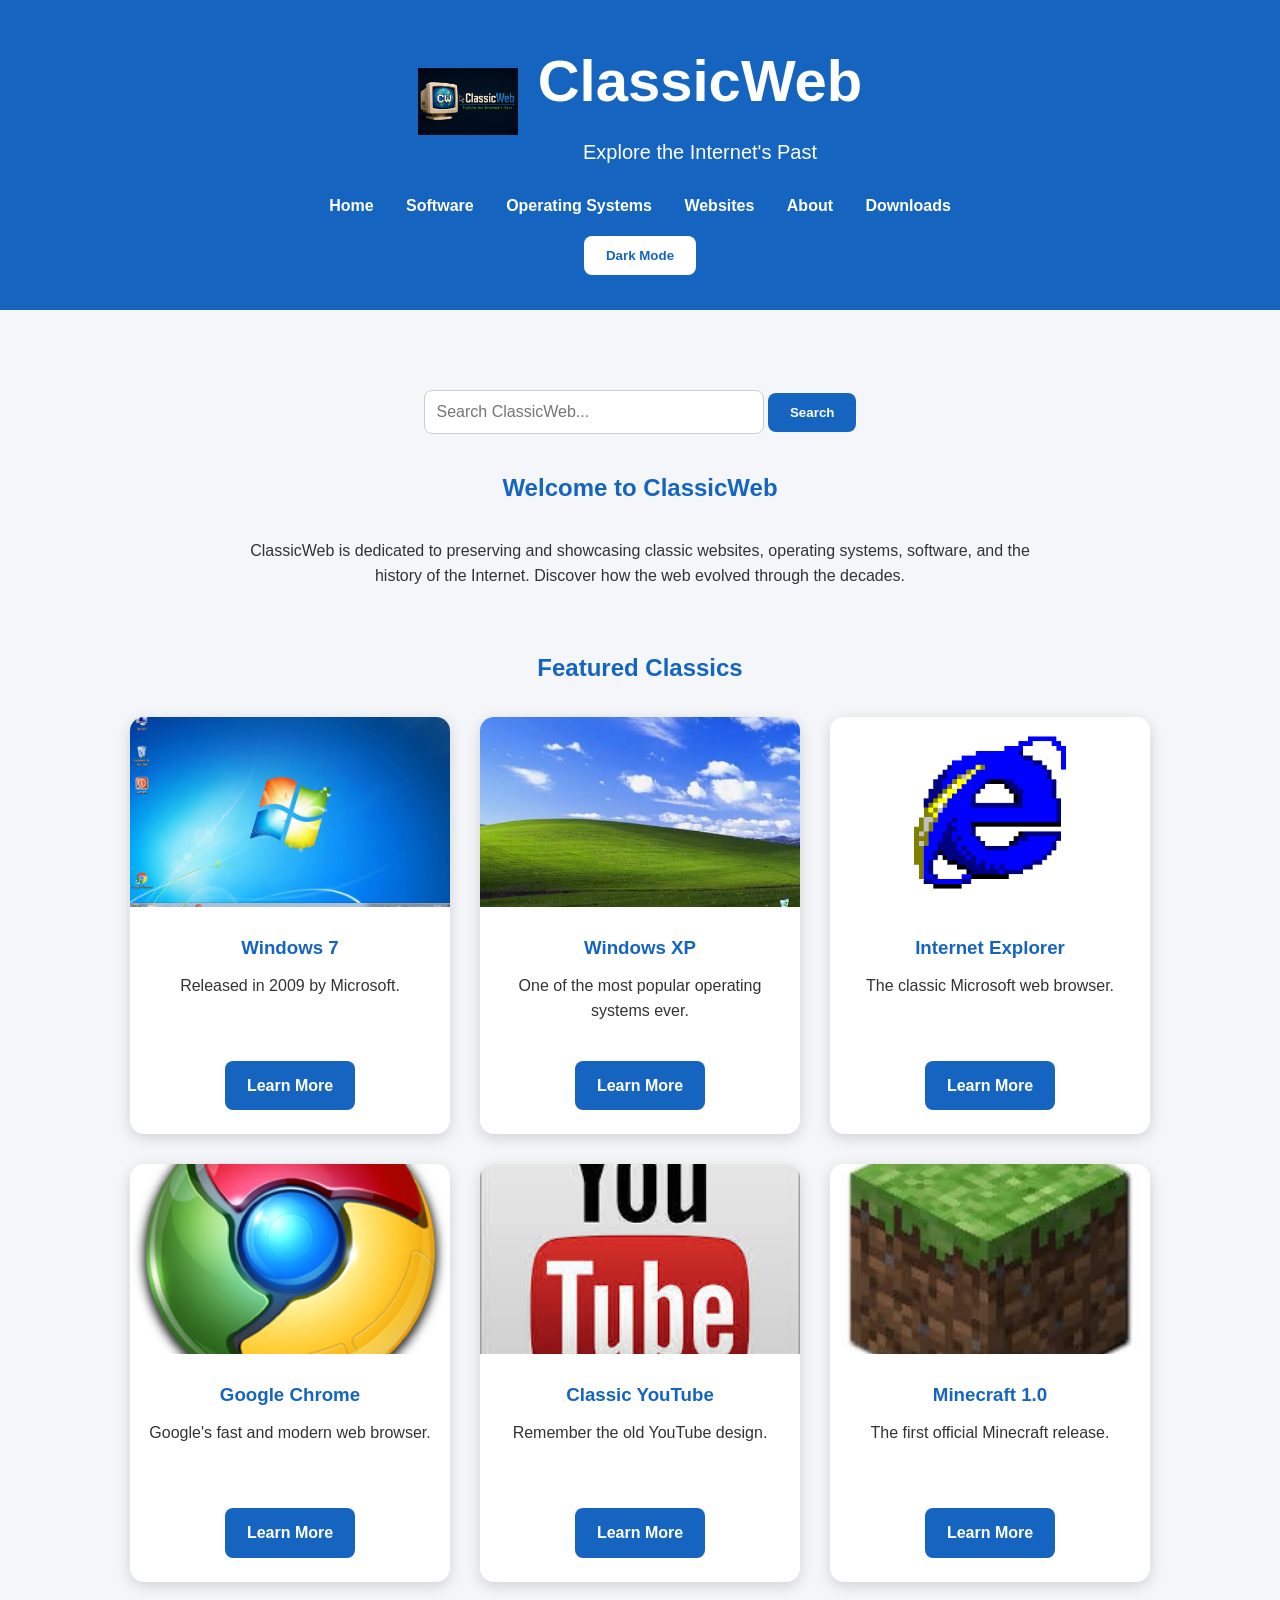
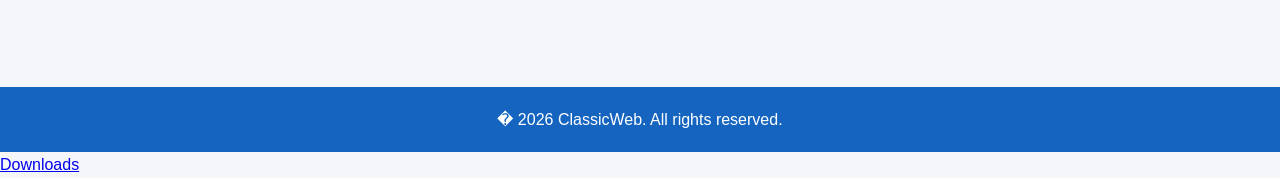
==== index.html @ 320e1880 "Add files via upload" ====
<!DOCTYPE html>
<html lang="en">
<head>
<meta charset="UTF-8">
<meta name="viewport" content="width=device-width, initial-scale=1.0">
<title>ClassicWeb</title>

<link rel="stylesheet" href="css/style.css">
</head>

<body>

<header>

<div class="logo-header">

<img src="images/logo.png" alt="ClassicWeb Logo">

<div>
<h1>ClassicWeb</h1>
<p>Explore the Internet's Past</p>
</div>

</div>

<nav>
<a href="index.html">Home</a>
<a href="software.html">Software</a>
<a href="operating-systems.html">Operating Systems</a>
<a href="websites.html">Websites</a>
<a href="about.html">About</a>
<a href="downloads.html">Downloads</a>
</nav>

<button id="darkModeBtn" onclick="toggleDarkMode()">
Dark Mode
</button>

</header>

<main>

<div class="search-box">
<input type="text" id="searchInput" placeholder="Search ClassicWeb...">
<button onclick="searchSite()">Search</button>
</div>

<h2>Welcome to ClassicWeb</h2>

<p style="text-align:center;max-width:800px;margin:auto;">
ClassicWeb is dedicated to preserving and showcasing classic websites,
operating systems, software, and the history of the Internet.
Discover how the web evolved through the decades.
</p>

<h2 id="featured" style="margin-top:60px;">
Featured Classics
</h2>

<div class="cards">

<div class="card">
<img src="images/windows7.png" alt="Windows 7">
<h3>Windows 7</h3>
<p>Released in 2009 by Microsoft.</p>
<a class="button" href="windows7.html">Learn More</a>
</div>

<div class="card">
<img src="images/windowsxp.png" alt="Windows XP">
<h3>Windows XP</h3>
<p>One of the most popular operating systems ever.</p>
<a class="button" href="windowsxp.html">Learn More</a>
</div>

<div class="card">
<img src="images/ie.png" alt="Internet Explorer">
<h3>Internet Explorer</h3>
<p>The classic Microsoft web browser.</p>
<a class="button" href="internet-explorer.html">Learn More</a>
</div>

<div class="card">
<img src="images/chrome.png" alt="Google Chrome">
<h3>Google Chrome</h3>
<p>Google's fast and modern web browser.</p>
<a class="button" href="chrome.html">Learn More</a>
</div>

<div class="card">
<img src="images/youtube.png" alt="Classic YouTube">
<h3>Classic YouTube</h3>
<p>Remember the old YouTube design.</p>
<a class="button" href="youtube.html">Learn More</a>
</div>

<div class="card">
<img src="images/minecraft.png" alt="Minecraft 1.0">
<h3>Minecraft 1.0</h3>
<p>The first official Minecraft release.</p>
<a class="button" href="minecraft.html">Learn More</a>
</div>

</div>

</main>

<footer>
� 2026 ClassicWeb. All rights reserved.
</footer>

<script src="js/script.js"></script>

</body>
</html>
<a href="downloads.html">Downloads</a>
---- css/style.css ----
/* ClassicWeb v3.0
   Professional stylesheet
   Generated for ClassicWeb
*/

*{margin:0;padding:0;box-sizing:border-box}
html{scroll-behavior:smooth}
body{
font-family:Arial,Helvetica,sans-serif;
background:#f4f6f9;
color:#333;
line-height:1.6;
transition:background .3s,color .3s;
}
header{background:#1565c0;color:#fff;text-align:center;padding:35px 20px}
.logo-header{display:flex;justify-content:center;align-items:center;gap:20px;flex-wrap:wrap}
.logo-header img{width:100px;height:auto}
.logo-header h1{font-size:58px}
.logo-header p{font-size:20px;margin-top:8px}
nav{margin-top:25px}
nav a{color:#fff;text-decoration:none;margin:0 14px;font-weight:bold;transition:.3s}
nav a:hover{color:#ffd54f}
#darkModeBtn,.button,.search-box button{
background:#1565c0;color:#fff;border:none;border-radius:8px;
padding:12px 22px;cursor:pointer;font-weight:bold;text-decoration:none;
transition:.25s
}
#darkModeBtn{background:#fff;color:#1565c0;margin-top:18px}
.button:hover,#darkModeBtn:hover,.search-box button:hover{background:#0d47a1;transform:translateY(-2px)}
main{max-width:1200px;margin:auto;padding:45px 20px}
main h2{text-align:center;color:#1565c0;margin-bottom:30px}
main p{color:#333}
.search-box{text-align:center;margin:35px 0}
.search-box input{
width:340px;max-width:90%;
padding:12px;border:1px solid #ccc;border-radius:8px;font-size:16px
}
.cards{display:flex;flex-wrap:wrap;justify-content:center;gap:30px}
.card{
background:#fff;width:320px;border-radius:14px;overflow:hidden;
box-shadow:0 4px 15px rgba(0,0,0,.15);transition:.25s;text-align:center
}
.card:hover{transform:translateY(-8px)}
.card img{width:100%;height:190px;object-fit:cover}
.card h3{color:#1565c0;margin:18px 12px 10px}
.card p{padding:0 18px;min-height:70px}
.card .button{display:inline-block;margin:18px 0 24px}
footer{background:#1565c0;color:#fff;text-align:center;padding:20px;margin-top:60px}
.dark-mode{background:#121212;color:#fff}
.dark-mode header,.dark-mode footer{background:#111}
.dark-mode main p{color:#e0e0e0}
.dark-mode h2{color:#64b5f6}
.dark-mode nav a{color:#fff}
.dark-mode .search-box input{
background:#2b2b2b;color:#fff;border-color:#555
}
.dark-mode .search-box input::placeholder{color:#bbb}
.dark-mode .card{background:#fff;color:#333}
.dark-mode .card h3{color:#1565c0}
.dark-mode .card p{color:#333}
@media(max-width:768px){
.logo-header{flex-direction:column}
.logo-header h1{font-size:40px}
.logo-header img{width:80px}
nav a{display:block;margin:10px 0}
.cards{flex-direction:column;align-items:center}
.search-box input{width:90%}
.search-box button{margin-top:10px}
}
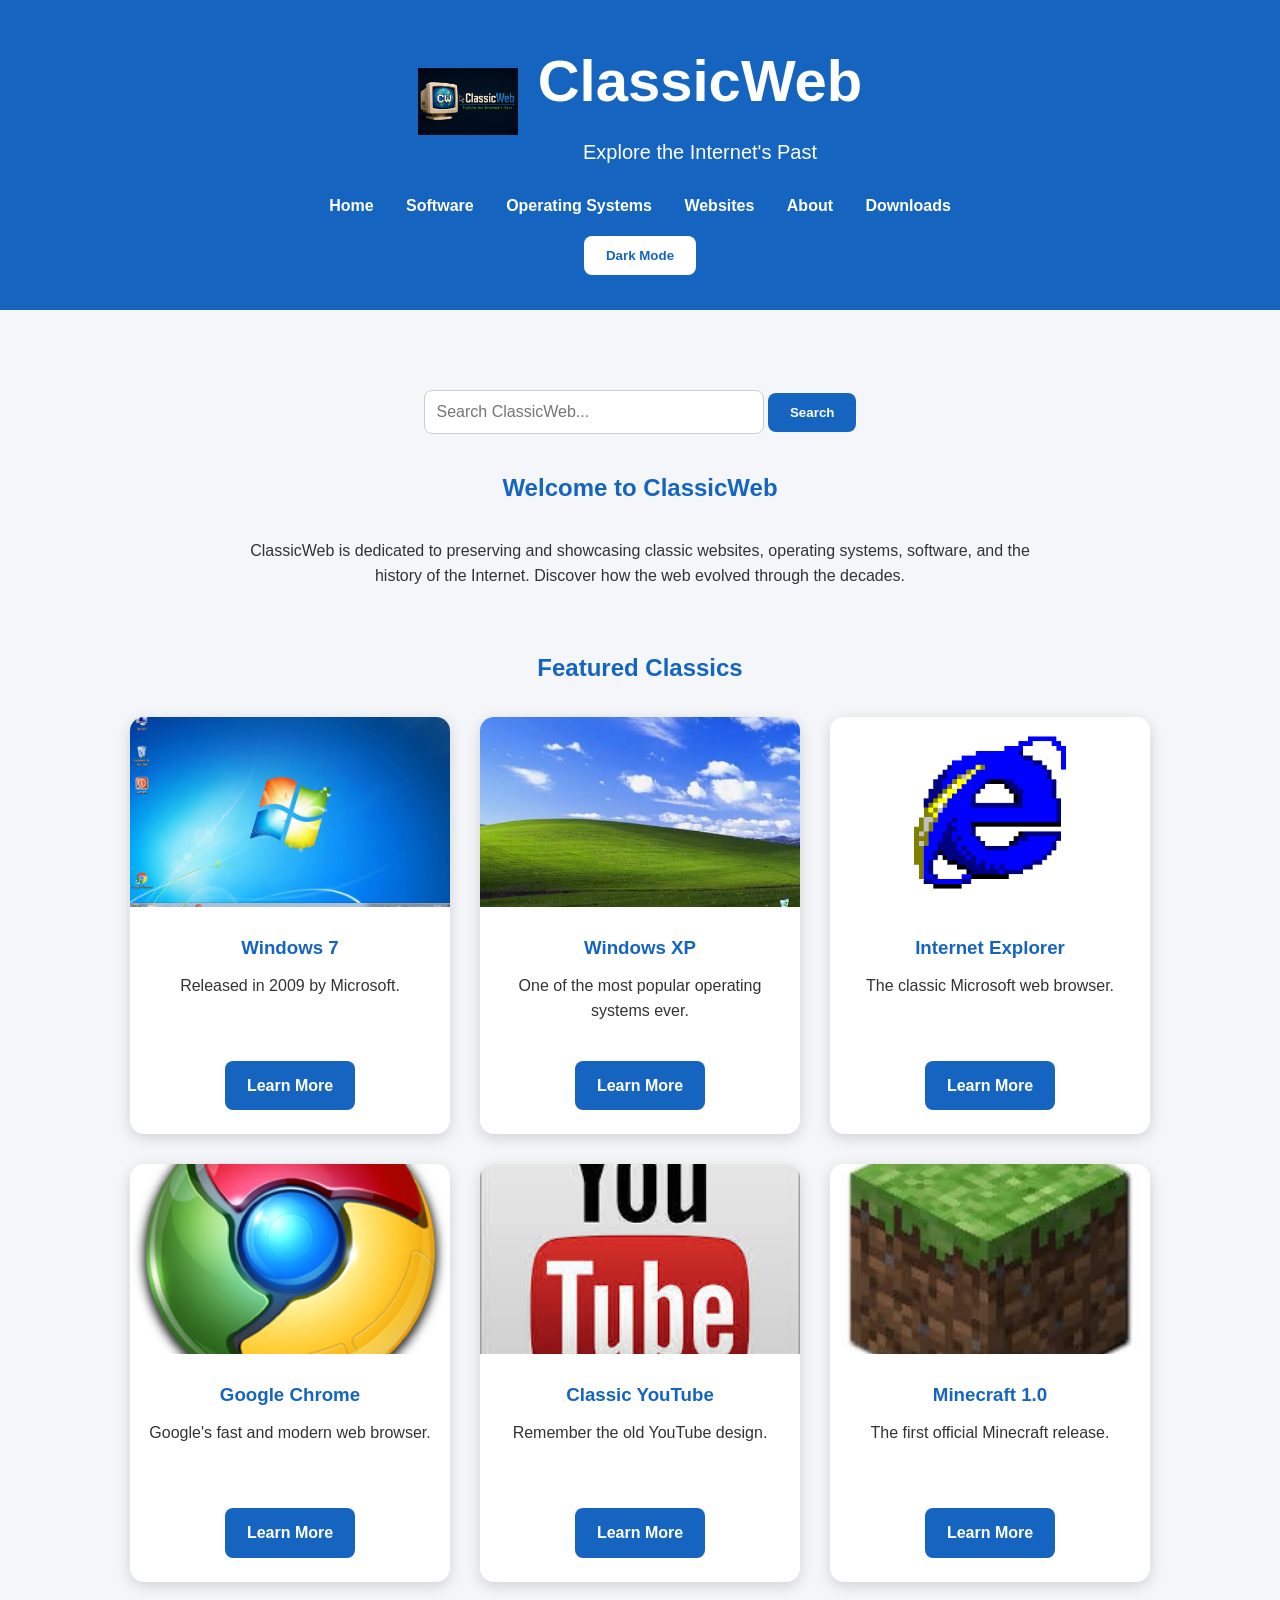
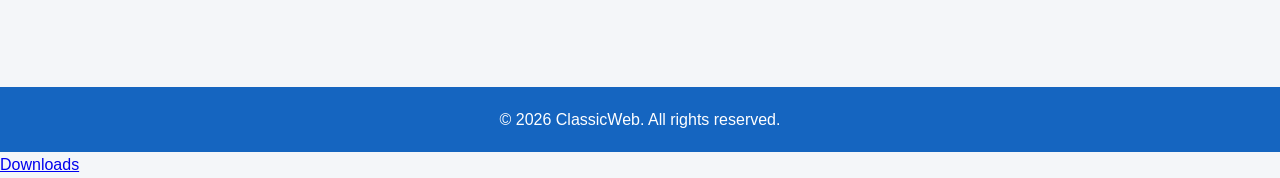
==== commit bf2b6017: "Update index.html" ====
--- a/index.html
+++ b/index.html
@@ -1,6 +1,6 @@
 <!DOCTYPE html>
 <html lang="en">
-<head>
+<head><link rel="icon" href="favicon.ico" type="image/x-icon">
 <meta charset="UTF-8">
 <meta name="viewport" content="width=device-width, initial-scale=1.0">
 <title>ClassicWeb</title>
@@ -106,11 +106,11 @@
 </main>
 
 <footer>
-� 2026 ClassicWeb. All rights reserved.
+© 2026 ClassicWeb. All rights reserved.
 </footer>
 
 <script src="js/script.js"></script>
 
 </body>
 </html>
-<a href="downloads.html">Downloads</a>+<a href="downloads.html">Downloads</a>
